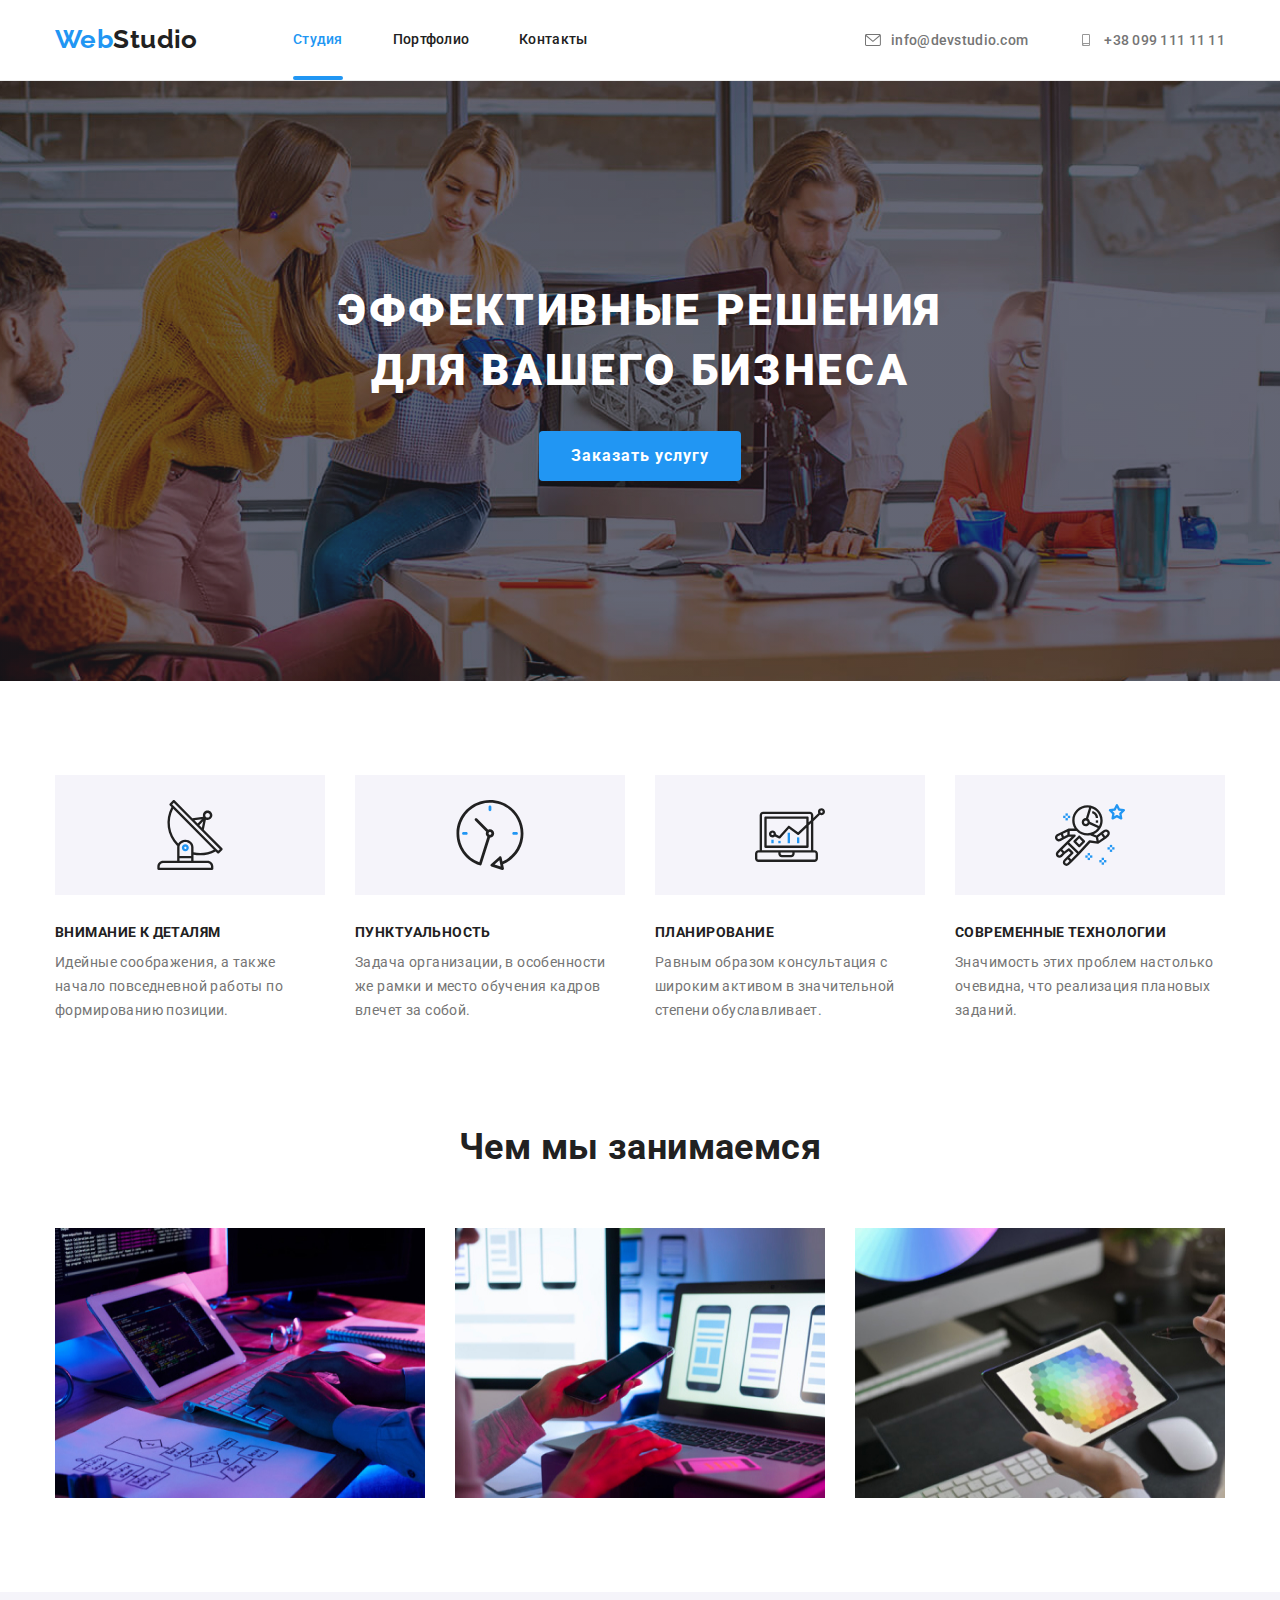
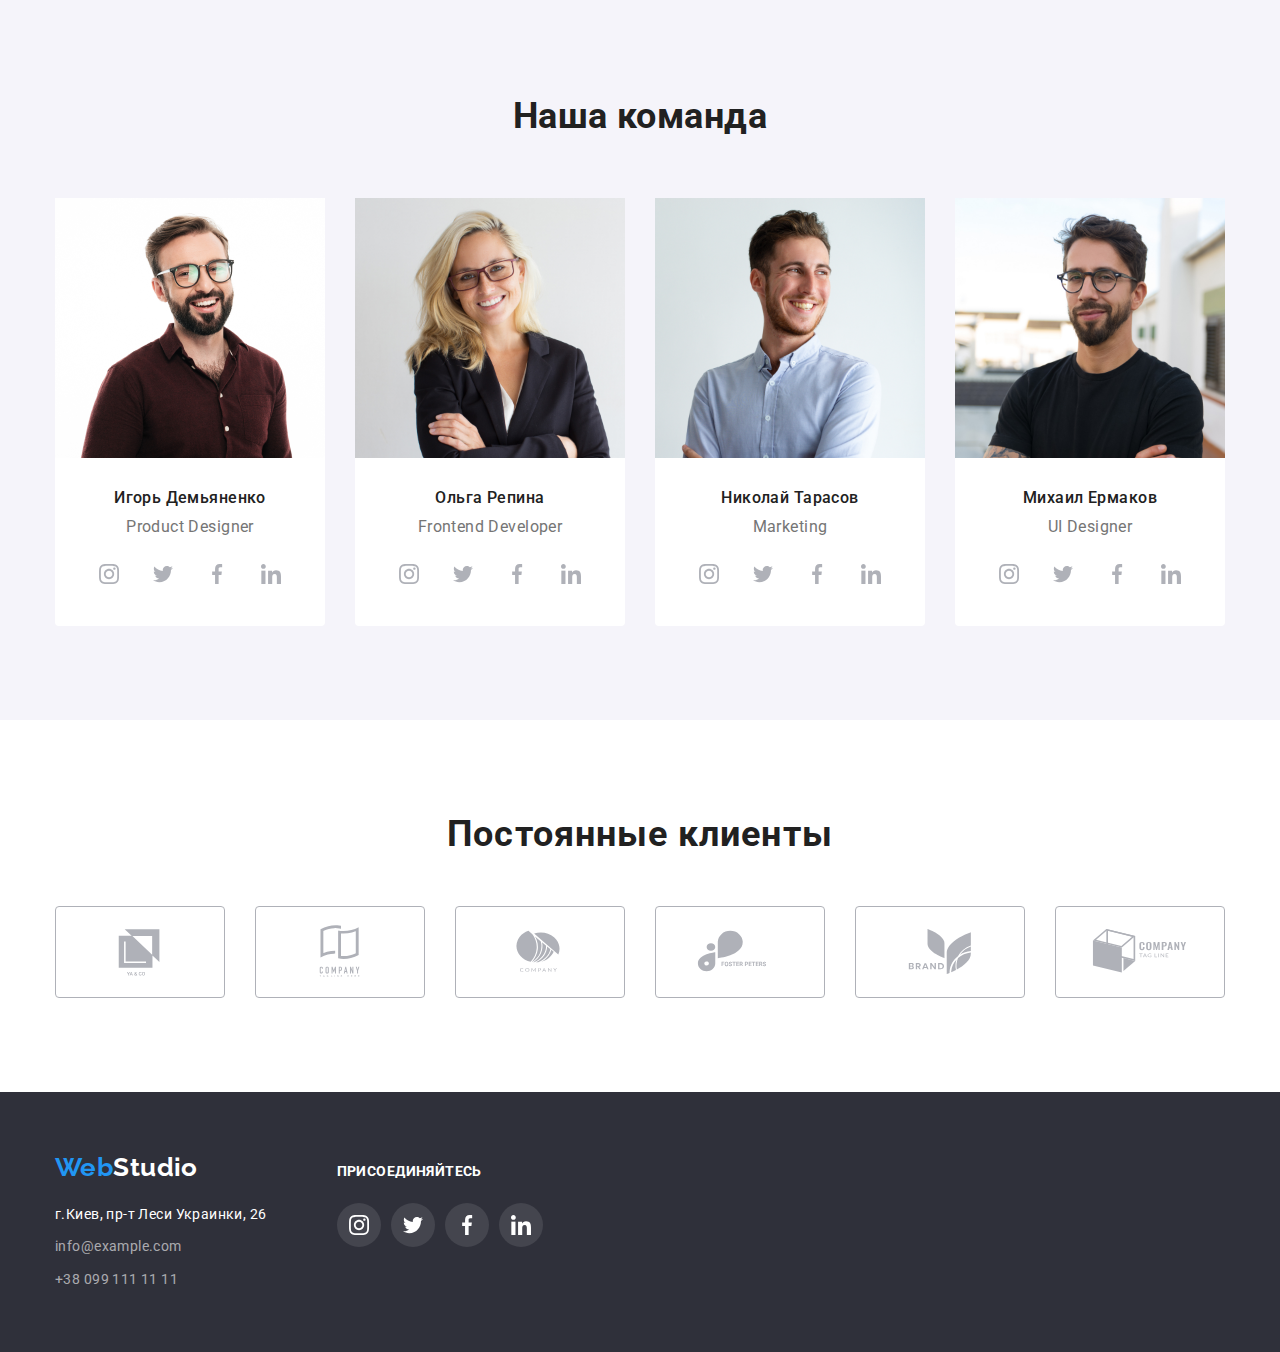
==== index.html @ d129afd9 "Add files via upload" ====
<!DOCTYPE html>
<html lang="ru">

<head>
    <meta charset="UTF-8">
    <meta http-equiv="X-UA-Compatible" content="IE=edge">
    <meta name="viewport" content="width=device-width, initial-scale=1.0">
    <title>Studio</title>
    <link rel="preconnect" href="https://fonts.googleapis.com">
    <link rel="preconnect" href="https://fonts.gstatic.com" crossorigin>
    <link href="https://fonts.googleapis.com/css2?family=Raleway:wght@700&family=Roboto:wght@400;500;700&display=swap"
        rel="stylesheet">
    <link rel="stylesheet"
        href="https://cdnjs.cloudflare.com/ajax/libs/modern-normalize/1.0.0/modern-normalize.min.css" />

    <link rel="stylesheet" href="./css/style.css">
</head>

<body>
    <header class="header">
        <div class="container wrapper">
            <a href="./index.html" class="header-logo logo link" lang="en"><span class="webstudio">Web</span>Studio</a>
            <nav class="site-nav">
                <ul class="nav-list">
                    <li class="nav-item"><a href="./index.html" class="link-nav current link">Студия</a></li>
                    <li class="nav-item"><a href="./portfolio.html" class="link-nav link">Портфолио</a></li>
                    <li class="nav-item"><a href="" class="link-nav link">Контакты</a></li>
                </ul>
            </nav>
            <ul class="header-adress-list">
                <li class="header-adress-mail">
                    <a href="mailto:info@devstudio.com" class="header-adress link"
                        lang="en">
                        <svg class="header-adress-image" width="16" height="12">
                            <use href="./images/sprite.svg#envelope"></use>
                        </svg> info@devstudio.com
                    </a>
                </li>
                <li class="header-adress-mail">
                    <a href="tel:+38-099-111-11-11" class="header-adress link">
                    <svg class="header-adress-image" width="16" height="12">
                        <use href="./images/sprite.svg#smartphone"></use>
                    </svg> +38 099 111 11 11
                    </a>
                </li>
            </ul>
        </div>
    </header>

    <main>
        <!-- Hero -->
        <section class="section-hero section">
            <div class="container">
                <h1 class="hero-title">Эффективные решения для вашего бизнеса</h1>
                <button type="button" class="button-order button" data-modal-open>Заказать услугу</button>
            </div>
        </section>

        <!-- Особенности -->
        <section class="section-article section">
            <div class="container">
                <h2 class="visually-hidden">Наши скилы</h2>
                <ul class="article-list">
                    <li class="article-item">
                        <h3 class="article-sub-title first">Внимание к деталям</h3>
                        <p class="article-text">Идейные соображения, а также начало повседневной работы по формированию
                            позиции.</p>
                    </li>

                    <li class="article-item">
                        <h3 class="article-sub-title second">Пунктуальность</h3>
                        <p class="article-text">Задача организации, в особенности же рамки и место обучения кадров
                            влечет за собой.</p>
                    </li class="article-item">

                    <li class="article-item">
                        <h3 class="article-sub-title third">Планирование</h3>
                        <p class="article-text">Равным образом консультация с широким активом в значительной степени
                            обуславливает.</p>
                    </li class="article-item">

                    <li class="article-item">
                        <h3 class="article-sub-title fourth">Современные технологии</h3>
                        <p class="article-text">Значимость этих проблем настолько очевидна, что реализация плановых
                            заданий.</p>
                    </li>
                </ul>
            </div>
        </section>

        <section class="section-gallery section section-dop">
            <div class="container">
                <h2 class="gallery-title">Чем мы занимаемся</h2>
                <ul class="gallery-list">
                    <li class="gallery-item"><img src="./images/main/ourjob1.jpg" alt="Чем мы занимаемся" width="370px"
                            height="270px" class="gallery-img"></li>
                    <li class="gallery-item"><img src="./images/main/ourjob2.jpg" alt="Чем мы занимаемся" width="370px"
                            height="270px" class="gallery-img"></li>
                    <li class="gallery-item"><img src="./images/main/ourjob3.jpg" alt="Чем мы занимаемся" width="370px"
                            height="270px" class="gallery-img"></li>
                </ul>
            </div>
        </section>

        <!-- Наша команда -->
        <section class="section-team section">
            <div class="container">
                <h2 class="team-title">Наша команда</h2>
                <ul class="team-list">
                    <li class="team-item">
                        <img src="./images/main/team1.png" alt="Игорь Дем'яненко" class="team-img" width="270px"
                            height="260px">
                            <div class="team-box">
                                <h3 class="team-sub-title">Игорь Демьяненко</h3>
                                <p class="team-text">Product Designer</p>
                                    <ul class="social-list">
                                        <li class="social-item" width="44" height="44">
                                            <a href="" class="social-link">
                                                <svg class="social-link-img" width="20" height="20">
                                                    <use href="./images/sprite.svg#instagram"></use>
                                                </svg>
                                            </a>
                                        </li>
                                        <li class="social-item">
                                            <a href="" class="social-link">
                                                <svg class="social-link-img" width="20" height="20">
                                                    <use href="./images/sprite.svg#twitter"></use>
                                                </svg>
                                            </a>
                                        </li>
                                        <li class="social-item">
                                            <a href="" class="social-link">
                                                <svg class="social-link-img" width="20" height="20">
                                                    <use href="./images/sprite.svg#facebook"></use>
                                                </svg>
                                            </a>
                                        </li>
                                        <li class="social-item">
                                            <a href="" class="social-link">
                                                <svg class="social-link-img" width="20" height="20">
                                                    <use href="./images/sprite.svg#linkedin"></use>
                                                </svg>
                                            </a>
                                        </li>
                                    </ul>
                            </div>
                    </li>
                    <li class="team-item">
                        <img src="./images/main/team2.jpg" alt="Ольга Репина" class="team-img" width="270px"
                            height="260px">
                            <div class="team-box">
                                <h3 class="team-sub-title">Ольга Репина</h3>
                                <p class="team-text">Frontend Developer</p>
                                    <ul class="social-list">
                                        <li class="social-item" width="44" height="44">
                                            <a href="" class="social-link">
                                                <svg class="social-link-img" width="20" height="20">
                                                    <use href="./images/sprite.svg#instagram"></use>
                                                </svg>
                                            </a>
                                        </li>
                                        <li class="social-item">
                                            <a href="" class="social-link">
                                                <svg class="social-link-img" width="20" height="20">
                                                    <use href="./images/sprite.svg#twitter"></use>
                                                </svg>
                                            </a>
                                        </li>
                                        <li class="social-item">
                                            <a href="" class="social-link">
                                                <svg class="social-link-img" width="20" height="20">
                                                    <use href="./images/sprite.svg#facebook"></use>
                                                </svg>
                                            </a>
                                        </li>
                                        <li class="social-item">
                                            <a href="" class="social-link">
                                                <svg class="social-link-img" width="20" height="20">
                                                    <use href="./images/sprite.svg#linkedin"></use>
                                                </svg>
                                            </a>
                                        </li>
                                    </ul>
                            </div>
                    </li>
                    <li class="team-item">
                        <img src="./images/main/team3.jpg" alt="Николай Тарасов" class="team-img" width="270px"
                            height="260px">
                            <div class="team-box">
                                <h3 class="team-sub-title">Николай Тарасов</h3>
                                <p class="team-text">Marketing</p>
                                    <ul class="social-list">
                                        <li class="social-item" width="44" height="44">
                                            <a href="" class="social-link">
                                                <svg class="social-link-img" width="20" height="20">
                                                    <use href="./images/sprite.svg#instagram"></use>
                                                </svg>
                                            </a>
                                        </li>
                                        <li class="social-item">
                                            <a href="" class="social-link">
                                                <svg class="social-link-img" width="20" height="20">
                                                    <use href="./images/sprite.svg#twitter"></use>
                                                </svg>
                                            </a>
                                        </li>
                                        <li class="social-item">
                                            <a href="" class="social-link">
                                                <svg class="social-link-img" width="20" height="20">
                                                    <use href="./images/sprite.svg#facebook"></use>
                                                </svg>
                                            </a>
                                        </li>
                                        <li class="social-item">
                                            <a href="" class="social-link">
                                                <svg class="social-link-img" width="20" height="20">
                                                    <use href="./images/sprite.svg#linkedin"></use>
                                                </svg>
                                            </a>
                                        </li>
                                    </ul>
                            </div>
                    </li>
                    <li class="team-item">
                        <img src="./images/main/team4.jpg" alt="Михаил Ермаков" class="team-img" width="270px"
                            height="260px">
                            <div class="team-box">
                                <h3 class="team-sub-title">Михаил Ермаков</h3>
                                <p class="team-text">UI Designer</p>
                                    <ul class="social-list">
                                        <li class="social-item" width="44" height="44">
                                            <a href="" class="social-link">
                                                <svg class="social-link-img" width="20" height="20">
                                                    <use href="./images/sprite.svg#instagram"></use>
                                                </svg>
                                            </a>
                                        </li>
                                        <li class="social-item">
                                            <a href="" class="social-link">
                                                <svg class="social-link-img" width="20" height="20">
                                                    <use href="./images/sprite.svg#twitter"></use>
                                                </svg>
                                            </a>
                                        </li>
                                        <li class="social-item">
                                            <a href="" class="social-link">
                                                <svg class="social-link-img" width="20" height="20">
                                                    <use href="./images/sprite.svg#facebook"></use>
                                                </svg>
                                            </a>
                                        </li>
                                        <li class="social-item">
                                            <a href="" class="social-link">
                                                <svg class="social-link-img" width="20" height="20">
                                                    <use href="./images/sprite.svg#linkedin"></use>
                                                </svg>
                                            </a>
                                        </li>
                                    </ul>
                            </div>
                    </li>
                </ul>
            </div>
        </section>




<!-- Постоянные клиенты -->

        <section class="clients section">
            <div class="container">
                <h2 class="clients-title">Постоянные клиенты</h2>
                <ul class="clients-list">
                    <li class="clients-item">
                        <a href="" class="clients-link">
                            <svg class="clients-link-img" width="106" height="60">
                                <use href="./images/sprite.svg#logo-1"></use>
                            </svg>
                        </a>
                    </li>
                    <li class="clients-item">
                        <a href="" class="clients-link">
                            <svg class="clients-link-img" width="106" height="60">
                                <use href="./images/sprite.svg#logo-2"></use>
                            </svg>
                        </a>
                    </li>
                    <li class="clients-item">
                        <a href="" class="clients-link">
                            <svg class="clients-link-img" width="106" height="60">
                                <use href="./images/sprite.svg#logo-3"></use>
                            </svg>
                        </a>
                    </li>
                    <li class="clients-item">
                        <a href="" class="clients-link">
                            <svg class="clients-link-img" width="106" height="60">
                                <use href="./images/sprite.svg#logo-4"></use>
                            </svg>
                        </a>
                    </li>
                    <li class="clients-item">
                        <a href="" class="clients-link">
                            <svg class="clients-link-img" width="106" height="60">
                                <use href="./images/sprite.svg#logo-5"></use>
                            </svg>
                        </a>
                    </li>
                    <li class="clients-item">
                        <a href="" class="clients-link">
                            <svg class="clients-link-img" width="106" height="60">
                                <use href="./images/sprite.svg#logo-6"></use>
                            </svg>
                        </a>
                    </li>
                </ul>
            </div>
        </section>
    </main>

    <!-- Подвал -->
    <footer class="footer ">
        <div class="container footer-wrapper">
            <div class="footer-adress-container">
                <a href="./index.html" class="footer-logo logo link"><span class="webstudio">Web</span>Studio</a>
                <address>
                    <a href="https://goo.gl/maps/xhhqfHKfK66kYqQT9" target="_blank" class="footer-adress link adress-phyth link">г.Киев,
                        пр-т Леси Украинки, 26</a>
                    <a href=" mailto:info@example.com" lang="en" class="footer-adress link">info@example.com</a>
                    <a href="tel:+38-099-111-11-11" class="footer-adress link">+38 099 111 11 11</a>
                </address>
            </div>
            <div class="footer-social-links-container">
                <h2 class="footer-social-title">Присоединяйтесь</h2>
                <ul class="footer-social-list">
                    <li class="footer-social-item">
                        <a href="" class="footer-social-link link">
                            <svg class="footer-social-link-img" width="20" height="20">
                                <use href="./images/sprite.svg#instagram"></use>
                            </svg>
                        </a>
                    </li>
                    <li class="footer-social-item">
                        <a href="" class="footer-social-link link">
                            <svg class="footer-social-link-img" width="20" height="20">
                                <use href="./images/sprite.svg#twitter"></use>
                            </svg>
                        </a>
                    </li>
                    <li class="footer-social-item">
                        <a href="" class="footer-social-link link">
                            <svg class="footer-social-link-img" width="20" height="20">
                                <use href="./images/sprite.svg#facebook"></use>
                            </svg>
                        </a>
                    </li>
                    <li class="footer-social-item">
                        <a href="" class="footer-social-link link">
                            <svg class="footer-social-link-img" width="20" height="20">
                                <use href="./images/sprite.svg#linkedin"></use>
                            </svg>
                        </a>
                    </li>
                </ul>
            </div>
        </div>
    </footer>

<div class="backdrop is-hidden" data-modal>
    <div class="modal">
        <button type="button" class="close-button" data-modal-close width="30" height="30">
            <svg class="modal-button-close" width="18" height="18">
                <use href="./images/sprite.svg#close-button"></use>
            </svg>
        </button>
    </div>
</div>

<script src="./js/modal.js"></script>

</body>

</html>
---- css/style.css ----
h1,
h2,
h3,
h4,
h5,
h6,
ul,
p {
  margin: 0;
  padding: 0;
}

* :hover,
:focus {
  outline: none;
}

:root {
  --primary-text-color: #757575;
  --primary-heading-color: #212121;
  --accent-color: #2196f3;
  --primary-bacground-color: #fff;
  --secondary-text-color: #fff;
  --secondary-background-color: #2f303a;
  --primary-time-duration: 250ms;
}

/* -----body----- */
body {
  font-family: "Roboto", sans-serif;
  background-color: var(--primary-bacground-color);
  color: var(--primary-text-color);
  font-size: 14px;
  font-weight: 400;
  font-style: normal;
  letter-spacing: 0.03em;
}

ul,
ol [class] {
  list-style: none;
}

.link {
  text-decoration: none;
}

h2,
h3 {
  color: var(--primary-heading-color);
}

img {
  display: block;
}

.section {
  padding-top: 94px;
  padding-bottom: 94px;
  margin: 0 auto;
}

.section.section-dop {
  padding-top: 0px;
}

.container {
  width: 1200px;
  margin-left: auto;
  margin-right: auto;
  padding-left: 15px;
  padding-right: 15px;
  /* outline: 2px solid tomato; */
}

.button {
  font-family: "Roboto";
  cursor: pointer;
  border-radius: 4px;
}

.visually-hidden {
  position: absolute;
  width: 1px;
  height: 1px;
  margin: -1px;
  border: 0;
  padding: 0;

  white-space: nowrap;
  clip-path: inset(100%);
  clip: rect(0 0 0 0);
  overflow: hidden;
}

/* -----header----- */

.header {
  border-bottom: 1px solid #ececec;
}

.wrapper {
  display: flex;
  align-items: center;
}

.site-nav {
  display: block;
}

.nav-list {
  display: flex;
}

.nav-item:not(:nth-last-child(-n + 1)) {
  margin-right: 50px;
}

.link-nav {
  display: block;
  position: relative;
  font-weight: 500;
  font-size: 14px;
  letter-spacing: 0.02em;
  color: #212121;
  padding: 32px 0px;
  line-height: 1.14;
  transition: color var(--primary-time-duration) cubic-bezier(0.4, 0, 0.2, 1);
}

.link-nav.current {
  color: var(--accent-color);
}

.link-nav:hover,
.link-nav:focus {
  color: var(--accent-color);
}

.link-nav.current:after {
  content: "";
  position: absolute;
  display: block;
  background-color: var(--accent-color);
  width: 100%;
  height: 4px;
  bottom: 0;
  border-radius: 2px;
}

.header-adress-list {
  display: flex;
  justify-content: center;
  margin-left: auto;
}
.header-adress-image {
  margin-right: 10px;
  fill: currentColor;
}
.header-adress-mail:not(:last-child) {
  margin-right: 50px;
}

.header-adress {
  font-weight: 500;
  letter-spacing: 0.02em;
  color: var(--primary-text-color);
  display: flex;
  align-items: center;
  transition: color var(--primary-time-duration) cubic-bezier(0.4, 0, 0.2, 1);
}

.header-adress:hover,
.header-adress:focus {
  color: var(--accent-color);
}

.logo {
  font-family: "Raleway";
  font-size: 26px;
  font-weight: bold;
  line-height: 1.2;
  width: 145px;
  height: 31px;
}

.header-logo.logo {
  margin-right: 93px;
  color: var(--primary-heading-color);
}

.webstudio {
  color: var(--accent-color);
}

/* ===HERO=== */

.section-hero {
  text-align: center;

  background-image: linear-gradient(
      rgba(47, 48, 58, 0.4),
      rgba(47, 48, 58, 0.4)
    ),
    url(../images/main/header-bg.jpg);
  background-repeat: no-repeat;
  background-position: center;
  background-color: #c4c4c4;
  color: var(--secondary-text-color);
}

.section-hero.section {
  max-width: 1600px;
  padding-top: 200px;
  padding-bottom: 200px;
}

.hero-title {
  width: 696px;
  height: 120px;
  letter-spacing: 0.06em;
  font-weight: 900;
  font-size: 44px;
  line-height: 1.36;
  margin-bottom: 30px;
  margin-right: auto;
  margin-left: auto;
  text-transform: uppercase;
}

/* Кнопка заказа */

.button-order {
  font-weight: 700;
  font-size: 16px;
  letter-spacing: 0.06em;
  line-height: 1.87;
  margin: 0 auto;
  background-color: var(--accent-color);
  color: var(--secondary-text-color);
  padding: 10px 32px;
  min-width: 200px;
  border: none;
  transition: background-color var(--primary-time-duration)
    cubic-bezier(0.4, 0, 0.2, 1);
}

.button-order:hover,
.button-order:focus {
  background-color: #188ce8;
}

/* section-article */

/* .section-article {
  visibility: hidden
} */

.article-sub-title {
  font-weight: 700;
  font-size: 14px;
  line-height: 1.14;
  text-transform: uppercase;
  margin-bottom: 10px;
}

.article-list {
  display: flex;
  flex-wrap: wrap;
  justify-content: space-between;
}

.article-text {
  line-height: 1.71;
}

.article-item {
  width: 270px;
}

.article-item:not(:nth-last-child(-n + 1)) {
  margin-right: 30px;
}

/* =========иконки========= */
.article-sub-title.first::before {
  content: "";
  display: block;
  width: 270px;
  height: 120px;
  background-image: url("../images/main/antenna.svg");
  background-color: #f5f4fa;
  background-size: 70px, 70px;
  background-repeat: no-repeat;
  background-position: center center;
  margin-bottom: 30px;
}

.article-sub-title.second::before {
  content: "";
  display: block;
  width: 270px;
  height: 120px;
  background-image: url("../images/main/clock.svg");
  background-color: #f5f4fa;
  background-size: 70px, 70px;
  background-repeat: no-repeat;
  background-position: center center;
  margin-bottom: 30px;
}

.article-sub-title.third::before {
  content: "";
  display: block;
  width: 270px;
  height: 120px;
  background-image: url("../images/main/diagram.svg");
  background-color: #f5f4fa;
  background-size: 70px, 70px;
  background-repeat: no-repeat;
  background-position: center center;
  margin-bottom: 30px;
}

.article-sub-title.fourth::before {
  content: "";
  display: block;
  width: 270px;
  height: 120px;
  background-image: url("../images/main/astronaut.svg");
  background-color: #f5f4fa;
  background-size: 70px, 70px;
  background-repeat: no-repeat;
  background-position: center center;
  margin-bottom: 30px;
}

/* ========= */

.gallery-title {
  text-align: center;
  font-weight: 700;
  font-size: 36px;
  line-height: 1.71;
  margin-bottom: 50px;
}

.gallery-list {
  display: flex;
  justify-content: space-between;
}

.gallery-item {
  width: 370px;
}

.gallery-item:not(:nth-last-child(-n + 1)) {
  margin-right: 30px;
}

/* section-team */
.section-team {
  background-color: #f5f4fa;
}

.team-list {
  font-size: 16px;
  text-align: center;
  display: flex;
  border-bottom-left-radius: 4px;
  border-bottom-right-radius: 4px;
}

.team-title {
  text-align: center;
  font-weight: 700;
  font-size: 36px;
  line-height: 1.71;
  margin-bottom: 50px;
}

.team-sub-title {
  font-weight: 500;
  font-size: 16px;
  line-height: 1.19;
  margin-bottom: 10px;
}

.team-item {
  width: 270px;
  background-color: var(--primary-bacground-color);
  border-radius: 0px 0px 4px 4px;
}

.team-item:not(:nth-last-child(-n + 1)) {
  margin-right: 30px;
}

.team-text {
  line-height: 1.19;
  margin-bottom: 16px;
}

.team-box {
  padding: 30px 20px;
}

/* ========social-links=========== */
.social-list {
  display: flex;
  justify-content: center;
  align-items: center;
  fill: #afb1b8;
}

.social-link {
  display: flex;
  justify-content: center;
  align-items: center;
  width: 44px;
  height: 44px;
  border-radius: 50%;
  background-color: #ffffff;
  transition: background-color var(--primary-time-duration)
    cubic-bezier(0.4, 0, 0.2, 1);
}

.social-item:not(:last-child) {
  margin-right: 10px;
}

.social-link-img {
  fill: #afb1b8;
  transition: fill var(--primary-time-duration) cubic-bezier(0.4, 0, 0.2, 1);
}

.social-link:hover,
.social-link:focus {
  background-color: #2196f3;
}

.social-link:hover > .social-link-img,
.social-link:focus > .social-link-img {
  fill: var(--secondary-text-color);
}

/* ================== */
.clients-section {
  display: flex;
  justify-content: center;
}

.clients-title {
  font-size: 36px;
  line-height: 1.16;
  letter-spacing: 0.03em;
  margin-bottom: 50px;
  text-align: center;
}

.clients-list {
  display: flex;
  justify-content: center;
  align-items: center;
  fill: #afb1b8;
}

.clients-item:not(:last-child) {
  margin-right: 30px;
}

.clients-link {
  display: flex;
  justify-content: center;
  align-items: center;
  width: 170px;
  height: 92px;
  border: 1px solid #afb1b8;
  border-radius: 4px;
  transition: border-color var(--primary-time-duration)
    cubic-bezier(0.4, 0, 0.2, 1);
}

.clients-link-img {
  fill: #afb1b8;
  transition: fill var(--primary-time-duration) cubic-bezier(0.4, 0, 0.2, 1);
}

.clients-link:hover,
.clients-link:focus {
  border-color: #2196f3;
}

.clients-link:hover > .clients-link-img,
.clients-link:focus > .clients-link-img {
  fill: #2196f3;
}

/* ================ */

/* ================================== */

/* -----portfolio----- */

.portfolio-nav-list {
  display: flex;
  justify-content: center;
  margin-bottom: 50px;
}

.portfolio-nav-item:not(:nth-last-child(-n + 1)) {
  margin-right: 8px;
}

.portfolio-button {
  border: none;
  min-width: 73px;
  min-height: 38px;
  padding: 0px 22px;
  font-weight: 500;
  font-size: 16px;
  line-height: 1.62;
  text-align: center;
  background-color: #f5f4fa;
  border: none;
  transition: background-color var(--primary-time-duration)
      cubic-bezier(0.4, 0, 0.2, 1),
    color var(--primary-time-duration) cubic-bezier(0.4, 0, 0.2, 1),
    box-shadow var(--primary-time-duration) cubic-bezier(0.4, 0, 0.2, 1);
}

.portfolio-button:hover,
.portfolio-button:focus {
  background-color: var(--accent-color);
  color: #f5f4fa;
  box-shadow: 0px 3px 1px rgba(0, 0, 0, 0.1), 0px 1px 2px rgba(0, 0, 0, 0.08),
    0px 2px 2px rgba(0, 0, 0, 0.12);
}

.portfolio-cards {
  display: flex;
  flex-wrap: wrap;
  justify-content: space-between;
  align-items: center;
}

.portfolio-card:not(:nth-last-child(-n + 3)) {
  margin-bottom: 30px;
}

.portfolio-card:not(:nth-last-child(3n + 1)) {
  margin-right: 30px;
}

.portfolio-card {
  min-width: 370px;
  min-height: 404px;
  background: var(--primary-bacground-color);
}

.portfolio-card-link {
  display: block;
  transition: box-shadow var(--primary-time-duration)
    cubic-bezier(0.4, 0, 0.2, 1);
}

.portfolio-card-link:hover,
.portfolio-card-link:focus {
  box-shadow: 0px 1px 1px rgba(0, 0, 0, 0.12), 0px 4px 4px rgba(0, 0, 0, 0.06),
    1px 4px 6px rgba(0, 0, 0, 0.16);
}

.portfolio-cards-sub-title {
  font-weight: 700;
  font-size: 18px;
  line-height: 2;
}

.portfolio-cards-text {
  color: var(--primary-text-color);
  font-weight: 400;
  font-size: 16px;
  line-height: 1.87;
}

.portfolio-card-container {
  padding: 20px 24px;
  border-left: 1px solid #eeeeee;
  border-right: 1px solid #eeeeee;
  border-bottom: 1px solid #eeeeee;
}

.portfolio-card-container h2 {
  margin-bottom: 4px;
}

.portfolio-img-wrapper {
  position: relative;
  overflow: hidden;
}

.portfolio-card-overlay {
  position: absolute;
  top: 0;
  left: 0;
  width: 100%;
  height: 100%;
  font-size: 18px;
  line-height: 1.554;
  padding: 63px 24px;
  color: #ffffff;
  background-color: rgba(33, 150, 243, 0.9);
  overflow: auto;

  transform: translateY(110%);
  transition: transform var(--primary-time-duration)
    cubic-bezier(0.4, 0, 0.2, 1);
}

.portfolio-card-link:hover .portfolio-card-overlay,
.portfolio-card-link:focus .portfolio-card-overlay {
  transform: translateY(0%);
}

/* -----footer----- */
.footer {
  line-height: 1.71;
  background-color: var(--secondary-background-color);
  color: var(--secondary-text-color);
  padding-top: 60px;
  padding-bottom: 60px;
}

.footer-adress-container {
  margin-right: 70px;
}

.footer-adress {
  font-weight: 400;
  font-style: normal;
  color: rgba(255, 255, 255, 60%);
  transition: color var(--primary-time-duration) cubic-bezier(0.4, 0, 0.2, 1);
}

.footer-adress:not(:nth-last-child(-n + 1)) {
  margin-bottom: 9px;
}

.footer-logo.logo {
  display: block;
  color: var(--secondary-text-color);
  margin-bottom: 20px;
}

.footer-adress:hover,
.footer-adress:focus {
  color: var(--accent-color);
}

.footer-adress.adress {
  color: var(--secondary-text-color);
}

.adress-phyth {
  color: var(--secondary-text-color);
}

.footer address {
  display: flex;
  flex-direction: column;
}

.footer-wrapper {
  display: flex;
  align-items: baseline;
}

.footer-social-links-container {
  display: flex;
  flex-direction: column;
}

.footer-social-title {
  text-transform: uppercase;
  font-size: 14px;
  color: var(--secondary-text-color);
  margin-bottom: 20px;
}

.footer-social-list {
  display: flex;
  justify-content: center;
  align-items: center;
  fill: #afb1b8;
}

.footer-social-item:not(:last-child) {
  margin-right: 10px;
}

.footer-social-link {
  display: flex;
  justify-content: center;
  align-items: center;
  width: 44px;
  height: 44px;
  border-radius: 50%;
  background-color: rgba(255, 255, 255, 0.1);
  transition: background-color var(--primary-time-duration)
    cubic-bezier(0.4, 0, 0.2, 1);
}

.footer-social-link-img {
  fill: var(--secondary-text-color);
}

.footer-social-link:hover,
.footer-social-link:focus {
  background-color: #2196f3;
}

/* =====================Модальное окно========================= */

.backdrop {
  position: fixed;
  top: 0;
  left: 0;
  width: 100vw;
  height: 100vh;
  background-color: rgba(0, 0, 0, 0.6);
  opacity: 1;
  visibility: visible;
  pointer-events: auto;
  transition: opacity var(--primary-time-duration) cubic-bezier(0.4, 0, 0.2, 1);
}

.backdrop.is-hidden {
  opacity: 0;
  visibility: hidden;
  pointer-events: none;
}

.modal {
  position: absolute;
  top: 50%;
  left: 50%;
  transform: translate(-50%, -50%);
  width: 528px;
  height: 580px;
  background-color: #ffffff;
}

.close-button {
  display: flex;
  justify-content: center;
  align-items: center;
  position: absolute;
  top: 8px;
  right: 8px;
  width: 30px;
  height: 30px;
  border-radius: 50%;
  border: 1px solid rgba(0, 0, 0, 0.1);
  background-color: transparent;
  padding: 0;
  cursor: pointer;
}

.modal-button-close {
  fill: #000000;
}
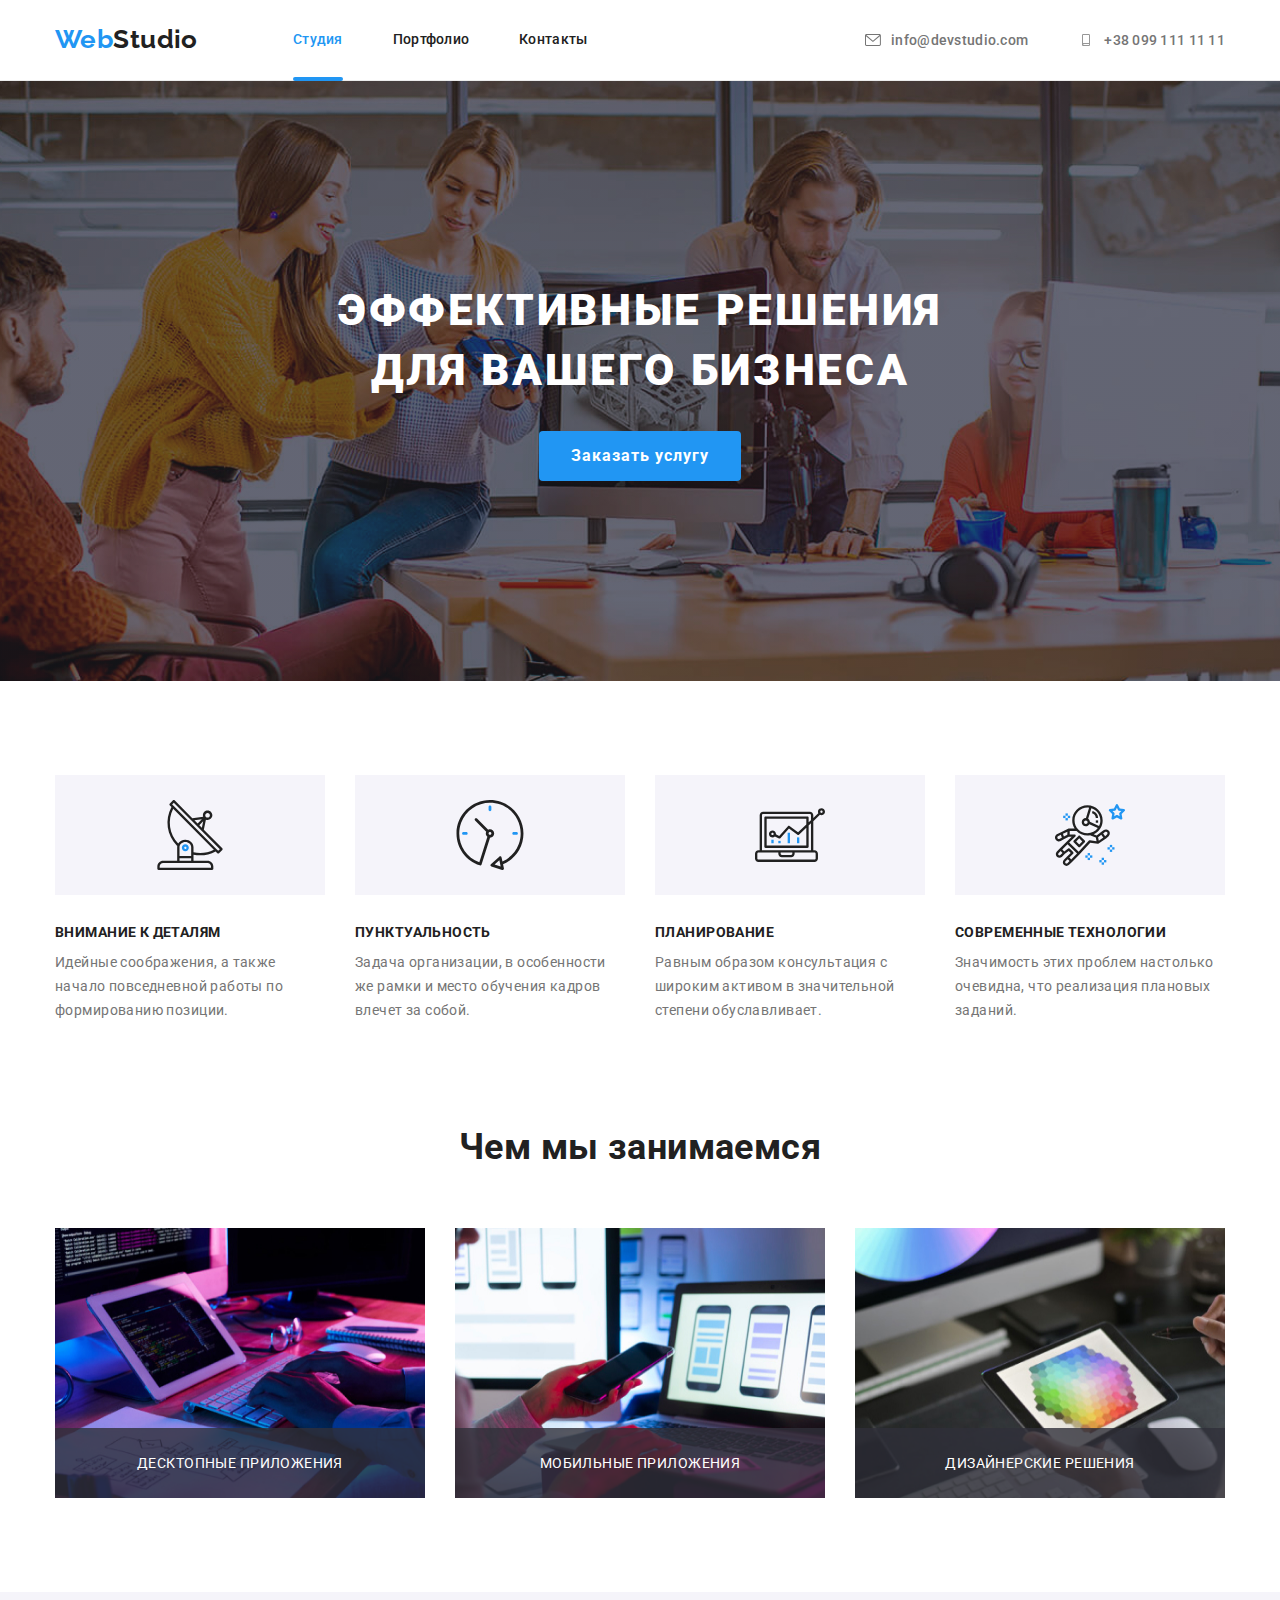
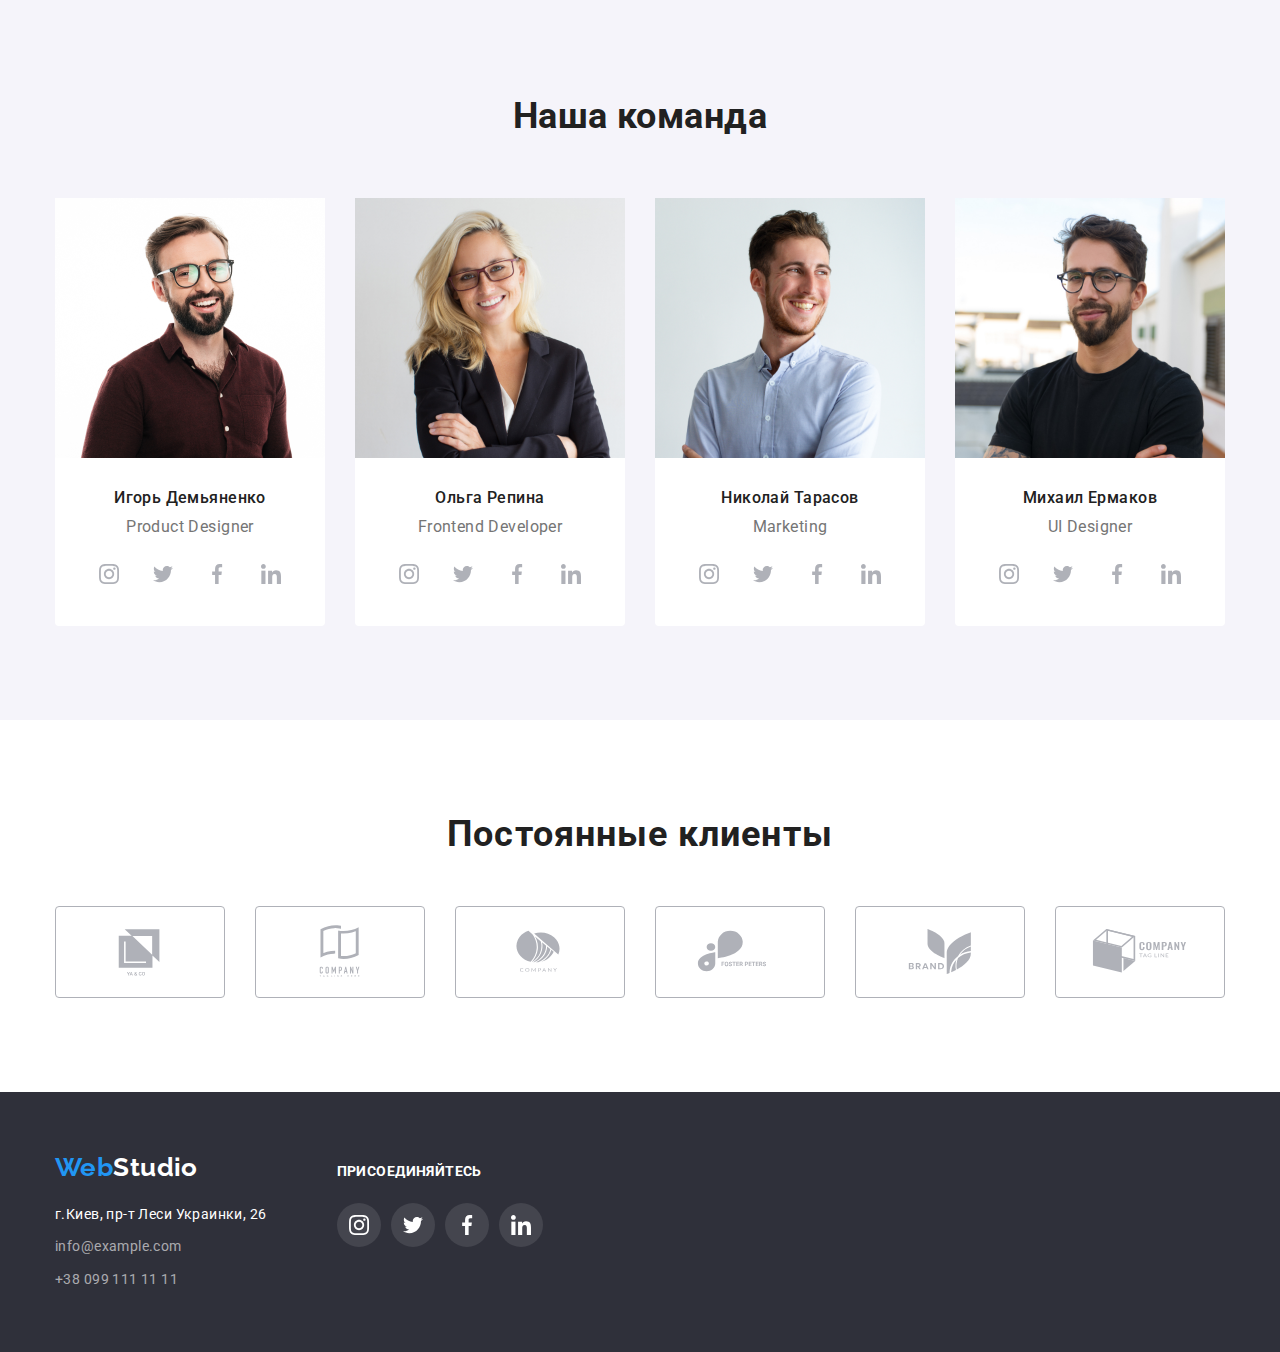
==== commit 653d6cb6: "сделал модалочку" ====
--- a/index.html
+++ b/index.html
@@ -92,12 +92,21 @@
             <div class="container">
                 <h2 class="gallery-title">Чем мы занимаемся</h2>
                 <ul class="gallery-list">
-                    <li class="gallery-item"><img src="./images/main/ourjob1.jpg" alt="Чем мы занимаемся" width="370px"
-                            height="270px" class="gallery-img"></li>
-                    <li class="gallery-item"><img src="./images/main/ourjob2.jpg" alt="Чем мы занимаемся" width="370px"
-                            height="270px" class="gallery-img"></li>
-                    <li class="gallery-item"><img src="./images/main/ourjob3.jpg" alt="Чем мы занимаемся" width="370px"
-                            height="270px" class="gallery-img"></li>
+                    <li class="gallery-item">
+                        <img src="./images/main/ourjob1.jpg" alt="Чем мы занимаемся" width="370px"
+                            height="270px" class="gallery-img">
+                        <p class="gallery-overlay">Десктопные приложения</p>
+                    </li>
+                    <li class="gallery-item">
+                        <img src="./images/main/ourjob2.jpg" alt="Чем мы занимаемся" width="370px"
+                            height="270px" class="gallery-img">
+                        <p class="gallery-overlay">Мобильные приложения</p>
+                    </li>
+                    <li class="gallery-item">
+                        <img src="./images/main/ourjob3.jpg" alt="Чем мы занимаемся" width="370px"
+                            height="270px" class="gallery-img">
+                        <p class="gallery-overlay">Дизайнерские решения</p>
+                    </li>
                 </ul>
             </div>
         </section>
--- a/css/style.css
+++ b/css/style.css
@@ -144,7 +144,7 @@
   background-color: var(--accent-color);
   width: 100%;
   height: 4px;
-  bottom: 0;
+  bottom: -1px;
   border-radius: 2px;
 }
 
@@ -351,11 +351,27 @@
 }
 
 .gallery-item {
+  position: relative;
   width: 370px;
 }
 
 .gallery-item:not(:nth-last-child(-n + 1)) {
   margin-right: 30px;
+}
+
+.gallery-overlay {
+  position: absolute;
+  width: 100%;
+  height: 70px;
+  left: 0;
+  bottom: 0;
+  text-align: center;
+  text-transform: uppercase;
+  padding: 27px 20px;
+  font-size: 14px;
+  line-height: 1.17;
+  color: var(--secondary-text-color);
+  background-color: rgba(47, 48, 58, 0.8);
 }
 
 /* section-team */
@@ -737,7 +753,9 @@
 .backdrop.is-hidden {
   opacity: 0;
   visibility: hidden;
-  pointer-events: none;
+  pointer-events: auto;
+  transition: opacity var(--primary-time-duration) cubic-bezier(0.4, 0, 0.2, 1),
+    visibility var(--primary-time-duration) cubic-bezier(0.4, 0, 0.2, 1);
 }
 
 .modal {
@@ -746,7 +764,7 @@
   left: 50%;
   transform: translate(-50%, -50%);
   width: 528px;
-  height: 580px;
+  height: 581px;
   background-color: #ffffff;
 }
 
